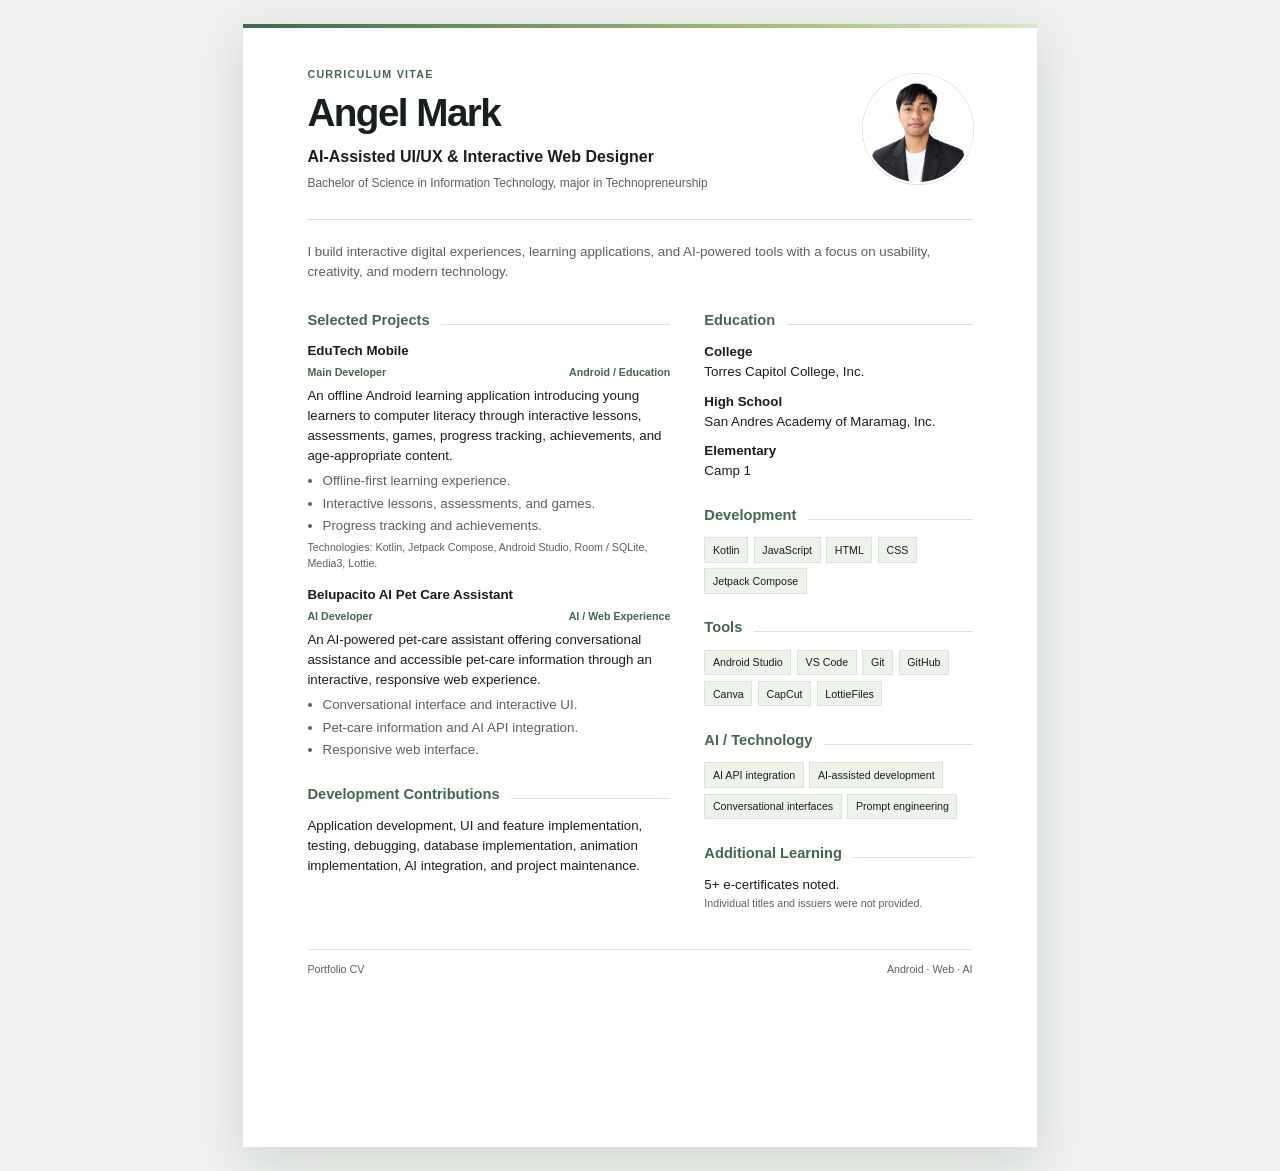
==== assets/cv.html @ b4135803 "My Digital Portfolio" ====
<!doctype html>
<html lang="en">
<head>
  <meta charset="utf-8">
  <meta name="viewport" content="width=device-width, initial-scale=1">
  <meta name="description" content="Curriculum vitae for Angel Mark, AI-assisted UI/UX and interactive web designer.">
  <title>Angel Mark | Curriculum Vitae</title>
  <style>
    :root { color-scheme: light; --ink: #18201b; --muted: #59635d; --line: #dce3dc; --green: #42684d; --pale: #edf3eb; }
    * { box-sizing: border-box; }
    body { margin: 0; background: #eef1ed; color: var(--ink); font: 10pt/1.5 "Segoe UI", Arial, sans-serif; }
    .page { width: min(210mm, 100%); min-height: 297mm; margin: 24px auto; padding: 16mm 17mm; background: #fff; box-shadow: 0 14px 45px rgba(20, 31, 23, .12); }
    .topline { height: 4px; margin: -16mm -17mm 10mm; background: linear-gradient(90deg, var(--green), #a9c381 70%, #d7e8cb); }
    header { display: grid; grid-template-columns: 1fr 29mm; align-items: center; gap: 14mm; padding-bottom: 7mm; border-bottom: 1px solid var(--line); }
    .eyebrow { margin: 0 0 3mm; color: var(--green); font-size: 8pt; font-weight: 700; letter-spacing: .12em; text-transform: uppercase; }
    h1 { margin: 0; font-size: 29pt; line-height: 1.04; letter-spacing: -.04em; }
    .role { margin: 3mm 0 1.5mm; font-size: 12pt; font-weight: 600; }
    .degree { margin: 0; color: var(--muted); font-size: 9pt; }
    .portrait { display: block; width: 29mm; height: 29mm; border: 2px solid #fff; border-radius: 50%; object-fit: cover; object-position: center 24%; box-shadow: 0 0 0 1px var(--line); }
    .summary { margin: 6mm 0 7mm; color: var(--muted); font-size: 10pt; }
    .section-title { display: flex; align-items: baseline; gap: 3mm; margin: 0 0 3mm; color: var(--green); font-size: 11pt; }
    .section-title::after { height: 1px; flex: 1; background: var(--line); content: ""; }
    .columns { display: grid; grid-template-columns: 1.15fr .85fr; gap: 9mm; }
    section { margin: 0 0 6mm; break-inside: avoid; }
    article { margin-bottom: 4mm; break-inside: avoid; }
    h3 { margin: 0; font-size: 10pt; line-height: 1.35; }
    .meta { display: flex; flex-wrap: wrap; justify-content: space-between; gap: 1mm 4mm; margin: 1mm 0 1.5mm; color: var(--green); font-size: 8pt; font-weight: 600; }
    p { margin: 0; }
    ul { margin: 1.5mm 0 0; padding-left: 4mm; color: var(--muted); }
    li { margin-bottom: .7mm; }
    .tag-list { display: flex; flex-wrap: wrap; gap: 1.5mm; }
    .tag { padding: 1mm 2mm; border: 1px solid var(--line); background: var(--pale); color: var(--ink); font-size: 8pt; }
    .education-item { margin-bottom: 2.5mm; }
    .education-item strong { display: block; }
    .note { color: var(--muted); font-size: 8pt; }
    footer { display: flex; justify-content: space-between; margin-top: 4mm; padding-top: 3mm; border-top: 1px solid var(--line); color: var(--muted); font-size: 8pt; }
    @page { size: A4; margin: 0; }
    @media print {
      body { background: #fff; }
      .page { width: 210mm; min-height: 297mm; margin: 0; box-shadow: none; }
      * { print-color-adjust: exact; -webkit-print-color-adjust: exact; }
    }
    @media (max-width: 680px) {
      .page { min-height: 0; margin: 0; padding: 28px 22px; }
      .topline { margin: -28px -22px 24px; }
      header { grid-template-columns: 1fr 76px; gap: 16px; }
      .portrait { width: 76px; height: 76px; }
      h1 { font-size: 27px; }
      .columns { grid-template-columns: 1fr; gap: 0; }
    }
  </style>
</head>
<body>
  <main class="page">
    <div class="topline" aria-hidden="true"></div>
    <header>
      <div>
        <p class="eyebrow">Curriculum Vitae</p>
        <h1>Angel Mark</h1>
        <p class="role">AI-Assisted UI/UX &amp; Interactive Web Designer</p>
        <p class="degree">Bachelor of Science in Information Technology, major in Technopreneurship</p>
      </div>
      <img class="portrait" src="../Profile.jpg" alt="Portrait of Angel Mark">
    </header>
    <p class="summary">I build interactive digital experiences, learning applications, and AI-powered tools with a focus on usability, creativity, and modern technology.</p>

    <div class="columns">
      <div>
        <section>
          <h2 class="section-title">Selected Projects</h2>
          <article>
            <h3>EduTech Mobile</h3>
            <p class="meta"><span>Main Developer</span><span>Android / Education</span></p>
            <p>An offline Android learning application introducing young learners to computer literacy through interactive lessons, assessments, games, progress tracking, achievements, and age-appropriate content.</p>
            <ul><li>Offline-first learning experience.</li><li>Interactive lessons, assessments, and games.</li><li>Progress tracking and achievements.</li></ul>
            <p class="note">Technologies: Kotlin, Jetpack Compose, Android Studio, Room / SQLite, Media3, Lottie.</p>
          </article>
          <article>
            <h3>Belupacito AI Pet Care Assistant</h3>
            <p class="meta"><span>AI Developer</span><span>AI / Web Experience</span></p>
            <p>An AI-powered pet-care assistant offering conversational assistance and accessible pet-care information through an interactive, responsive web experience.</p>
            <ul><li>Conversational interface and interactive UI.</li><li>Pet-care information and AI API integration.</li><li>Responsive web interface.</li></ul>
          </article>
        </section>
        <section>
          <h2 class="section-title">Development Contributions</h2>
          <p>Application development, UI and feature implementation, testing, debugging, database implementation, animation implementation, AI integration, and project maintenance.</p>
        </section>
      </div>
      <div>
        <section>
          <h2 class="section-title">Education</h2>
          <p class="education-item"><strong>College</strong>Torres Capitol College, Inc.</p>
          <p class="education-item"><strong>High School</strong>San Andres Academy of Maramag, Inc.</p>
          <p class="education-item"><strong>Elementary</strong>Camp 1</p>
        </section>
        <section>
          <h2 class="section-title">Development</h2>
          <div class="tag-list"><span class="tag">Kotlin</span><span class="tag">JavaScript</span><span class="tag">HTML</span><span class="tag">CSS</span><span class="tag">Jetpack Compose</span></div>
        </section>
        <section>
          <h2 class="section-title">Tools</h2>
          <div class="tag-list"><span class="tag">Android Studio</span><span class="tag">VS Code</span><span class="tag">Git</span><span class="tag">GitHub</span><span class="tag">Canva</span><span class="tag">CapCut</span><span class="tag">LottieFiles</span></div>
        </section>
        <section>
          <h2 class="section-title">AI / Technology</h2>
          <div class="tag-list"><span class="tag">AI API integration</span><span class="tag">AI-assisted development</span><span class="tag">Conversational interfaces</span><span class="tag">Prompt engineering</span></div>
        </section>
        <section>
          <h2 class="section-title">Additional Learning</h2>
          <p>5+ e-certificates noted.</p>
          <p class="note">Individual titles and issuers were not provided.</p>
        </section>
      </div>
    </div>
    <footer><span>Portfolio CV</span><span>Android · Web · AI</span></footer>
  </main>
</body>
</html>
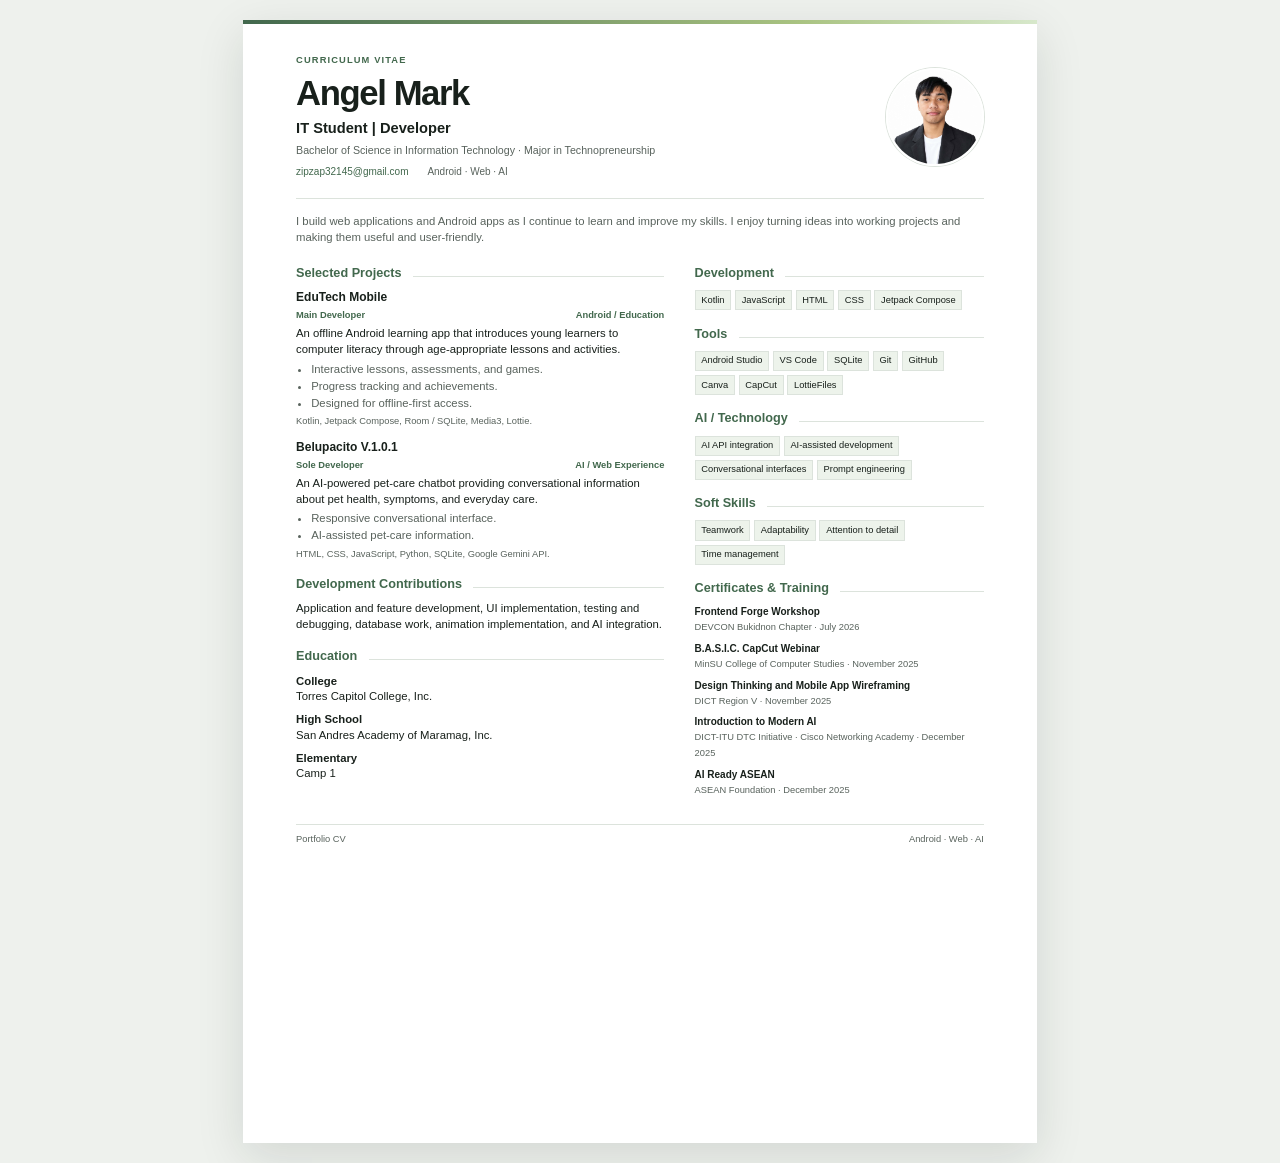
==== commit 89d6ceca: "modified CV's & style.css" ====
--- a/assets/cv.html
+++ b/assets/cv.html
@@ -3,37 +3,42 @@
 <head>
   <meta charset="utf-8">
   <meta name="viewport" content="width=device-width, initial-scale=1">
-  <meta name="description" content="Curriculum vitae for Angel Mark, AI-assisted UI/UX and interactive web designer.">
+  <meta name="description" content="Curriculum vitae for Angel Mark, IT student and developer working across Android, web, and AI-powered projects.">
   <title>Angel Mark | Curriculum Vitae</title>
   <style>
     :root { color-scheme: light; --ink: #18201b; --muted: #59635d; --line: #dce3dc; --green: #42684d; --pale: #edf3eb; }
     * { box-sizing: border-box; }
-    body { margin: 0; background: #eef1ed; color: var(--ink); font: 10pt/1.5 "Segoe UI", Arial, sans-serif; }
-    .page { width: min(210mm, 100%); min-height: 297mm; margin: 24px auto; padding: 16mm 17mm; background: #fff; box-shadow: 0 14px 45px rgba(20, 31, 23, .12); }
-    .topline { height: 4px; margin: -16mm -17mm 10mm; background: linear-gradient(90deg, var(--green), #a9c381 70%, #d7e8cb); }
-    header { display: grid; grid-template-columns: 1fr 29mm; align-items: center; gap: 14mm; padding-bottom: 7mm; border-bottom: 1px solid var(--line); }
-    .eyebrow { margin: 0 0 3mm; color: var(--green); font-size: 8pt; font-weight: 700; letter-spacing: .12em; text-transform: uppercase; }
-    h1 { margin: 0; font-size: 29pt; line-height: 1.04; letter-spacing: -.04em; }
-    .role { margin: 3mm 0 1.5mm; font-size: 12pt; font-weight: 600; }
-    .degree { margin: 0; color: var(--muted); font-size: 9pt; }
-    .portrait { display: block; width: 29mm; height: 29mm; border: 2px solid #fff; border-radius: 50%; object-fit: cover; object-position: center 24%; box-shadow: 0 0 0 1px var(--line); }
-    .summary { margin: 6mm 0 7mm; color: var(--muted); font-size: 10pt; }
-    .section-title { display: flex; align-items: baseline; gap: 3mm; margin: 0 0 3mm; color: var(--green); font-size: 11pt; }
+    body { margin: 0; background: #eef1ed; color: var(--ink); font: 8.5pt/1.4 "Segoe UI", Arial, sans-serif; }
+    .page { width: min(210mm, 100%); min-height: 297mm; margin: 20px auto; padding: 13mm 14mm; background: #fff; box-shadow: 0 14px 45px rgba(20, 31, 23, .12); }
+    .topline { height: 4px; margin: -13mm -14mm 8mm; background: linear-gradient(90deg, var(--green), #a9c381 70%, #d7e8cb); }
+    header { display: grid; grid-template-columns: 1fr 26mm; align-items: center; gap: 10mm; padding-bottom: 5mm; border-bottom: 1px solid var(--line); }
+    .eyebrow { margin: 0 0 2mm; color: var(--green); font-size: 7pt; font-weight: 700; letter-spacing: .12em; text-transform: uppercase; }
+    h1 { margin: 0; font-size: 26pt; line-height: 1.04; letter-spacing: -.04em; }
+    .role { margin: 2mm 0 1mm; font-size: 11pt; font-weight: 600; }
+    .degree { margin: 0; color: var(--muted); font-size: 8pt; }
+    .portrait { display: block; width: 26mm; height: 26mm; border: 2px solid #fff; border-radius: 50%; object-fit: cover; object-position: center 24%; box-shadow: 0 0 0 1px var(--line); }
+    .contact-line { display: flex; flex-wrap: wrap; gap: 2mm 5mm; margin-top: 2mm; color: var(--muted); font-size: 7.5pt; }
+    a { color: var(--green); text-decoration: none; }
+    .summary { margin: 4mm 0 5mm; color: var(--muted); font-size: 8.5pt; }
+    .columns { display: grid; grid-template-columns: 1.12fr .88fr; gap: 8mm; }
+    section { margin: 0 0 4mm; break-inside: avoid; }
+    .section-title { display: flex; align-items: baseline; gap: 3mm; margin: 0 0 2mm; color: var(--green); font-size: 9.5pt; }
     .section-title::after { height: 1px; flex: 1; background: var(--line); content: ""; }
-    .columns { display: grid; grid-template-columns: 1.15fr .85fr; gap: 9mm; }
-    section { margin: 0 0 6mm; break-inside: avoid; }
-    article { margin-bottom: 4mm; break-inside: avoid; }
-    h3 { margin: 0; font-size: 10pt; line-height: 1.35; }
-    .meta { display: flex; flex-wrap: wrap; justify-content: space-between; gap: 1mm 4mm; margin: 1mm 0 1.5mm; color: var(--green); font-size: 8pt; font-weight: 600; }
+    article { margin-bottom: 3mm; break-inside: avoid; }
+    h3 { margin: 0; font-size: 9pt; line-height: 1.3; }
+    .meta { display: flex; flex-wrap: wrap; justify-content: space-between; gap: 1mm 3mm; margin: 1mm 0; color: var(--green); font-size: 7pt; font-weight: 600; }
     p { margin: 0; }
-    ul { margin: 1.5mm 0 0; padding-left: 4mm; color: var(--muted); }
-    li { margin-bottom: .7mm; }
-    .tag-list { display: flex; flex-wrap: wrap; gap: 1.5mm; }
-    .tag { padding: 1mm 2mm; border: 1px solid var(--line); background: var(--pale); color: var(--ink); font-size: 8pt; }
-    .education-item { margin-bottom: 2.5mm; }
+    ul { margin: 1mm 0 0; padding-left: 4mm; color: var(--muted); }
+    li { margin-bottom: .3mm; }
+    .note { margin-top: 1mm; color: var(--muted); font-size: 7pt; }
+    .education-item { margin-bottom: 1.8mm; }
     .education-item strong { display: block; }
-    .note { color: var(--muted); font-size: 8pt; }
-    footer { display: flex; justify-content: space-between; margin-top: 4mm; padding-top: 3mm; border-top: 1px solid var(--line); color: var(--muted); font-size: 8pt; }
+    .tag-list { display: flex; flex-wrap: wrap; gap: 1mm; }
+    .tag { padding: .7mm 1.5mm; border: 1px solid var(--line); background: var(--pale); color: var(--ink); font-size: 7pt; }
+    .certificate { margin-bottom: 1.8mm; }
+    .certificate strong { display: block; font-size: 7.5pt; }
+    .certificate span { color: var(--muted); font-size: 7pt; }
+    footer { display: flex; justify-content: space-between; margin-top: 3mm; padding-top: 2mm; border-top: 1px solid var(--line); color: var(--muted); font-size: 7pt; }
     @page { size: A4; margin: 0; }
     @media print {
       body { background: #fff; }
@@ -57,12 +62,13 @@
       <div>
         <p class="eyebrow">Curriculum Vitae</p>
         <h1>Angel Mark</h1>
-        <p class="role">AI-Assisted UI/UX &amp; Interactive Web Designer</p>
-        <p class="degree">Bachelor of Science in Information Technology, major in Technopreneurship</p>
+        <p class="role">IT Student | Developer</p>
+        <p class="degree">Bachelor of Science in Information Technology · Major in Technopreneurship</p>
+        <p class="contact-line"><a href="mailto:zipzap32145@gmail.com">zipzap32145@gmail.com</a><span>Android · Web · AI</span></p>
       </div>
       <img class="portrait" src="../Profile.jpg" alt="Portrait of Angel Mark">
     </header>
-    <p class="summary">I build interactive digital experiences, learning applications, and AI-powered tools with a focus on usability, creativity, and modern technology.</p>
+    <p class="summary">I build web applications and Android apps as I continue to learn and improve my skills. I enjoy turning ideas into working projects and making them useful and user-friendly.</p>
 
     <div class="columns">
       <div>
@@ -71,45 +77,53 @@
           <article>
             <h3>EduTech Mobile</h3>
             <p class="meta"><span>Main Developer</span><span>Android / Education</span></p>
-            <p>An offline Android learning application introducing young learners to computer literacy through interactive lessons, assessments, games, progress tracking, achievements, and age-appropriate content.</p>
-            <ul><li>Offline-first learning experience.</li><li>Interactive lessons, assessments, and games.</li><li>Progress tracking and achievements.</li></ul>
-            <p class="note">Technologies: Kotlin, Jetpack Compose, Android Studio, Room / SQLite, Media3, Lottie.</p>
+            <p>An offline Android learning app that introduces young learners to computer literacy through age-appropriate lessons and activities.</p>
+            <ul><li>Interactive lessons, assessments, and games.</li><li>Progress tracking and achievements.</li><li>Designed for offline-first access.</li></ul>
+            <p class="note">Kotlin, Jetpack Compose, Room / SQLite, Media3, Lottie.</p>
           </article>
           <article>
-            <h3>Belupacito AI Pet Care Assistant</h3>
-            <p class="meta"><span>AI Developer</span><span>AI / Web Experience</span></p>
-            <p>An AI-powered pet-care assistant offering conversational assistance and accessible pet-care information through an interactive, responsive web experience.</p>
-            <ul><li>Conversational interface and interactive UI.</li><li>Pet-care information and AI API integration.</li><li>Responsive web interface.</li></ul>
+            <h3>Belupacito V.1.0.1</h3>
+            <p class="meta"><span>Sole Developer</span><span>AI / Web Experience</span></p>
+            <p>An AI-powered pet-care chatbot providing conversational information about pet health, symptoms, and everyday care.</p>
+            <ul><li>Responsive conversational interface.</li><li>AI-assisted pet-care information.</li></ul>
+            <p class="note">HTML, CSS, JavaScript, Python, SQLite, Google Gemini API.</p>
           </article>
         </section>
         <section>
           <h2 class="section-title">Development Contributions</h2>
-          <p>Application development, UI and feature implementation, testing, debugging, database implementation, animation implementation, AI integration, and project maintenance.</p>
+          <p>Application and feature development, UI implementation, testing and debugging, database work, animation implementation, and AI integration.</p>
         </section>
-      </div>
-      <div>
         <section>
           <h2 class="section-title">Education</h2>
           <p class="education-item"><strong>College</strong>Torres Capitol College, Inc.</p>
           <p class="education-item"><strong>High School</strong>San Andres Academy of Maramag, Inc.</p>
           <p class="education-item"><strong>Elementary</strong>Camp 1</p>
         </section>
+      </div>
+      <div>
         <section>
           <h2 class="section-title">Development</h2>
           <div class="tag-list"><span class="tag">Kotlin</span><span class="tag">JavaScript</span><span class="tag">HTML</span><span class="tag">CSS</span><span class="tag">Jetpack Compose</span></div>
         </section>
         <section>
           <h2 class="section-title">Tools</h2>
-          <div class="tag-list"><span class="tag">Android Studio</span><span class="tag">VS Code</span><span class="tag">Git</span><span class="tag">GitHub</span><span class="tag">Canva</span><span class="tag">CapCut</span><span class="tag">LottieFiles</span></div>
+          <div class="tag-list"><span class="tag">Android Studio</span><span class="tag">VS Code</span><span class="tag">SQLite</span><span class="tag">Git</span><span class="tag">GitHub</span><span class="tag">Canva</span><span class="tag">CapCut</span><span class="tag">LottieFiles</span></div>
         </section>
         <section>
           <h2 class="section-title">AI / Technology</h2>
           <div class="tag-list"><span class="tag">AI API integration</span><span class="tag">AI-assisted development</span><span class="tag">Conversational interfaces</span><span class="tag">Prompt engineering</span></div>
         </section>
         <section>
-          <h2 class="section-title">Additional Learning</h2>
-          <p>5+ e-certificates noted.</p>
-          <p class="note">Individual titles and issuers were not provided.</p>
+          <h2 class="section-title">Soft Skills</h2>
+          <div class="tag-list"><span class="tag">Teamwork</span><span class="tag">Adaptability</span><span class="tag">Attention to detail</span><span class="tag">Time management</span></div>
+        </section>
+        <section>
+          <h2 class="section-title">Certificates &amp; Training</h2>
+          <p class="certificate"><strong>Frontend Forge Workshop</strong><span>DEVCON Bukidnon Chapter · July 2026</span></p>
+          <p class="certificate"><strong>B.A.S.I.C. CapCut Webinar</strong><span>MinSU College of Computer Studies · November 2025</span></p>
+          <p class="certificate"><strong>Design Thinking and Mobile App Wireframing</strong><span>DICT Region V · November 2025</span></p>
+          <p class="certificate"><strong>Introduction to Modern AI</strong><span>DICT-ITU DTC Initiative · Cisco Networking Academy · December 2025</span></p>
+          <p class="certificate"><strong>AI Ready ASEAN</strong><span>ASEAN Foundation · December 2025</span></p>
         </section>
       </div>
     </div>
